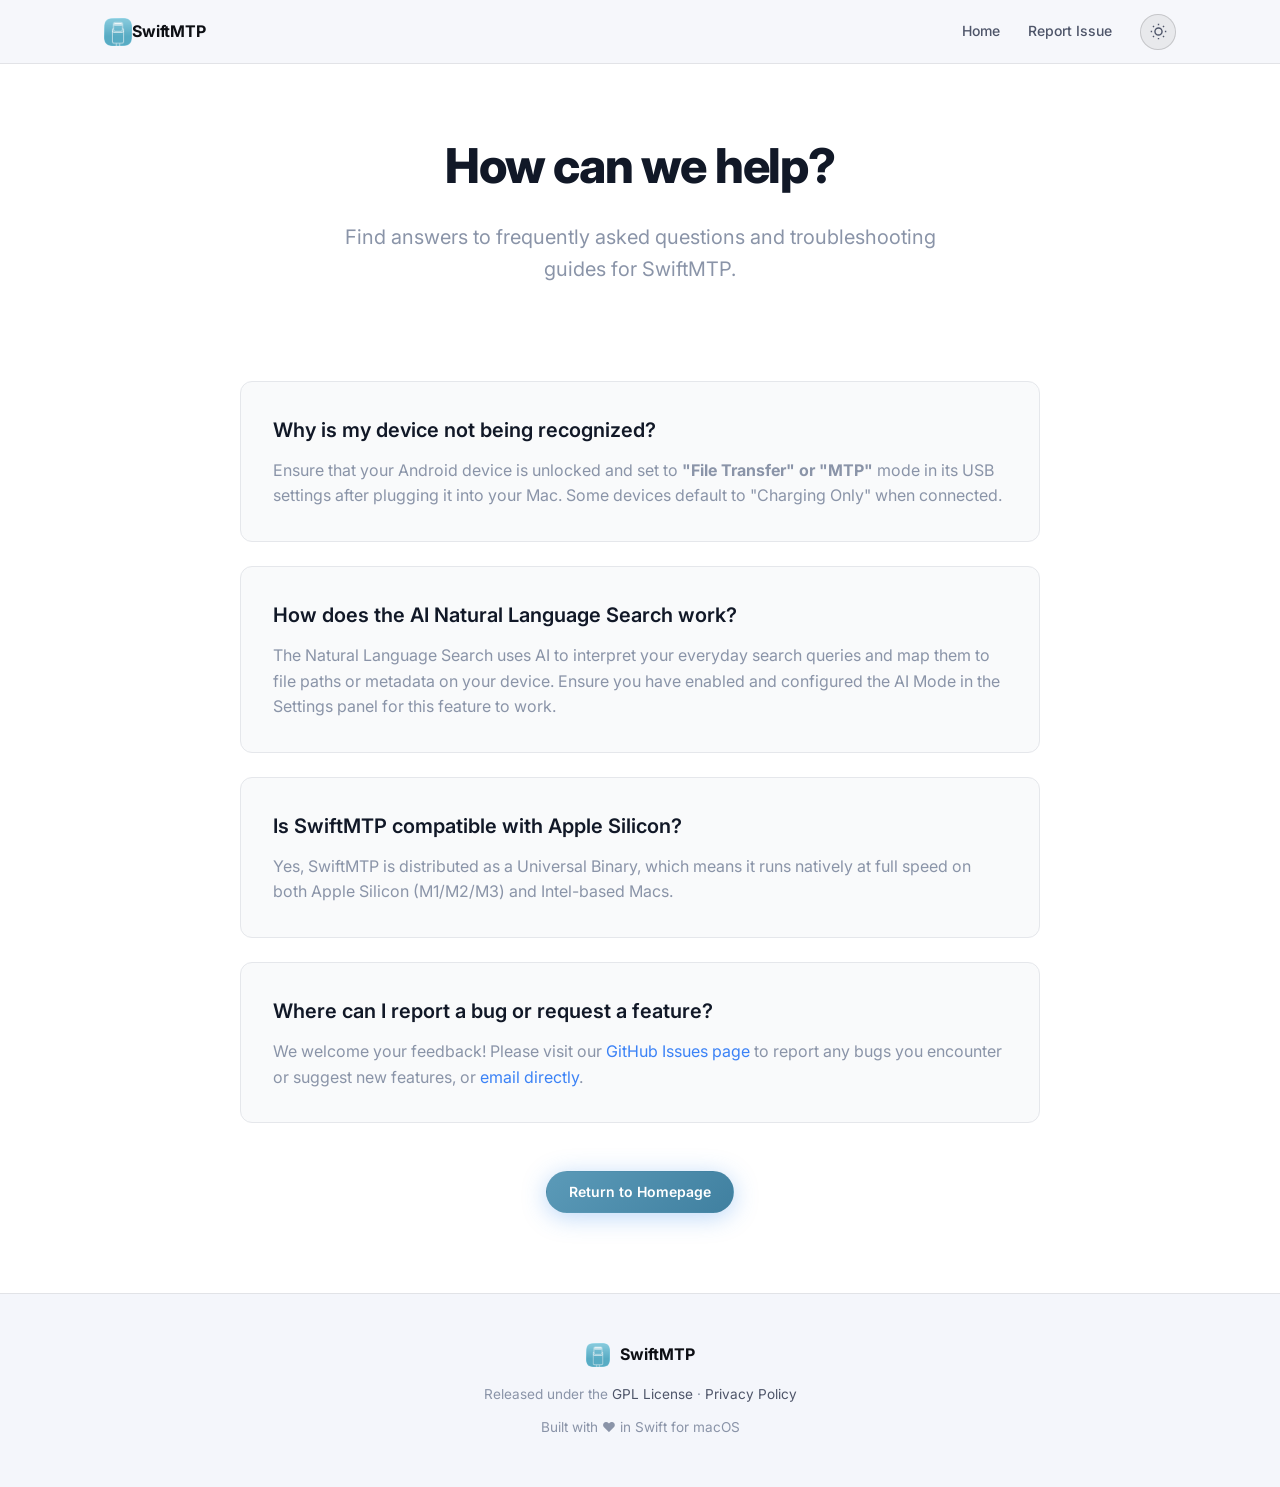
==== help.html @ e3e398d7 "Create help.html" ====
<!DOCTYPE html>
<html lang="en" data-theme="light">
<head>
  <meta charset="UTF-8" />
  <meta name="viewport" content="width=device-width, initial-scale=1.0" />
  <title>Help & Support - SwiftMTP</title>
  <meta name="description" content="Get help and support for SwiftMTP. Find answers to common questions and troubleshooting guides." />
  <link rel="preconnect" href="https://fonts.googleapis.com" />
  <link rel="preconnect" href="https://fonts.gstatic.com" crossorigin />
  <link href="https://fonts.googleapis.com/css2?family=Inter:wght@300;400;500;600;700;800&display=swap" rel="stylesheet" />
  <link rel="icon" type="image/png" href="assets/favicon-32x32@2x.png" />
  <link rel="apple-touch-icon" href="assets/icon.png" />
  <link rel="stylesheet" href="style.css" />
  <style>
    /* Specific styles for the Help page */
    body {
        display: flex;
        flex-direction: column;
        min-height: 100vh;
    }
    main {
        flex: 1;
    }
    .help-hero {
        padding: 8rem 2rem 4rem;
        text-align: center;
        background: var(--bg-color, #ffffff);
    }
    .help-title {
        font-size: 3rem;
        font-weight: 800;
        margin-bottom: 1rem;
        color: var(--text-base, #111827);
        letter-spacing: -0.025em;
    }
    .help-subtitle {
        font-size: 1.25rem;
        color: var(--text-muted, #4b5563);
        max-width: 600px;
        margin: 0 auto;
    }
    .faq-section {
        padding: 2rem;
        background: var(--bg-color, #ffffff);
    }
    .faq-container {
        max-width: 800px;
        margin: 0 auto;
    }
    .faq-item {
        background: var(--card-bg, #f9fafb);
        border: 1px solid var(--border-color, #e5e7eb);
        border-radius: 12px;
        padding: 2rem;
        margin-bottom: 1.5rem;
        transition: transform 0.2s ease, box-shadow 0.2s ease;
    }
    .faq-item:hover {
        transform: translateY(-2px);
        box-shadow: 0 4px 6px -1px rgba(0, 0, 0, 0.05);
    }
    .faq-question {
        font-size: 1.25rem;
        font-weight: 600;
        margin-bottom: 0.75rem;
        color: var(--text-base, #111827);
    }
    .faq-answer {
        font-size: 1rem;
        line-height: 1.6;
        color: var(--text-muted, #4b5563);
    }
    .faq-answer a {
        color: var(--primary-color, #3b82f6);
        text-decoration: none;
    }
    .faq-answer a:hover {
        text-decoration: underline;
    }
    
    /* Adapt for dark theme based on index.html's CSS variables */
    [data-theme="dark"] .help-hero, [data-theme="dark"] .faq-section {
        background: var(--bg-color, #0f172a);
    }
    [data-theme="dark"] .faq-item {
        background: var(--card-bg, #1e293b);
        border-color: var(--border-color, #334155);
    }
    [data-theme="dark"] .help-title, [data-theme="dark"] .faq-question {
        color: var(--text-base, #f8fafc);
    }
    [data-theme="dark"] .help-subtitle, [data-theme="dark"] .faq-answer {
        color: var(--text-muted, #94a3b8);
    }

    .back-btn-container {
        text-align: center;
        margin: 3rem 0;
    }
  </style>
</head>
<body>

  <!-- ─── NAV (Simplified for Help Page) ─── -->
  <nav class="nav" id="nav">
    <div class="nav-inner">
      <div class="nav-brand">
        <a href="index.html" style="display: flex; align-items: center; text-decoration: none; color: inherit;">
            <img src="assets/icon.png" alt="SwiftMTP icon" class="nav-icon" />
            <span class="nav-title">SwiftMTP</span>
        </a>
      </div>
      <div class="nav-links">
        <a href="index.html">Home</a>
        <a href="https://github.com/Neighbor-Z/SwiftMTP/issues" target="_blank" rel="noopener">Report Issue</a>
        <button class="theme-toggle" id="theme-toggle" aria-label="Toggle light/dark mode">
          <span class="theme-toggle-icon theme-icon-dark">
            <svg viewBox="0 0 24 24" fill="none" stroke="currentColor" stroke-width="2">
              <path d="M21 12.79A9 9 0 1 1 11.21 3 7 7 0 0 0 21 12.79z" />
            </svg>
          </span>
          <span class="theme-toggle-icon theme-icon-light">
            <svg viewBox="0 0 24 24" fill="none" stroke="currentColor" stroke-width="2">
              <circle cx="12" cy="12" r="5" />
              <path d="M12 1v2M12 21v2M4.22 4.22l1.42 1.42M18.36 18.36l1.42 1.42M1 12h2M21 12h2M4.22 19.78l1.42-1.42M18.36 5.64l1.42-1.42" />
            </svg>
          </span>
        </button>
      </div>
    </div>
  </nav>

  <main>
      <!-- ─── HERO ─── -->
      <section class="help-hero">
          <h1 class="help-title">How can we help?</h1>
          <p class="help-subtitle">Find answers to frequently asked questions and troubleshooting guides for SwiftMTP.</p>
      </section>

      <!-- ─── FAQ SECTION ─── -->
      <section class="faq-section">
          <div class="faq-container">
              
              <div class="faq-item">
                  <h3 class="faq-question">Why is my device not being recognized?</h3>
                  <div class="faq-answer">
                      <p>Ensure that your Android device is unlocked and set to <strong>"File Transfer" or "MTP"</strong> mode in its USB settings after plugging it into your Mac. Some devices default to "Charging Only" when connected.</p>
                  </div>
              </div>
              
              <div class="faq-item">
                  <h3 class="faq-question">How does the AI Natural Language Search work?</h3>
                  <div class="faq-answer">
                      <p>The Natural Language Search uses AI to interpret your everyday search queries and map them to file paths or metadata on your device. Ensure you have enabled and configured the AI Mode in the Settings panel for this feature to work.</p>
                  </div>
              </div>

              <div class="faq-item">
                  <h3 class="faq-question">Is SwiftMTP compatible with Apple Silicon?</h3>
                  <div class="faq-answer">
                      <p>Yes, SwiftMTP is distributed as a Universal Binary, which means it runs natively at full speed on both Apple Silicon (M1/M2/M3) and Intel-based Macs.</p>
                  </div>
              </div>

              <div class="faq-item">
                  <h3 class="faq-question">Where can I report a bug or request a feature?</h3>
                  <div class="faq-answer">
                      <p>We welcome your feedback! Please visit our <a href="https://github.com/Neighbor-Z/SwiftMTP/issues" target="_blank">GitHub Issues page</a> to report any bugs you encounter or suggest new features, or <a href="mailto:zerkam04@gmail.com">email directly</a>.</p>
                  </div>
              </div>

              <div class="back-btn-container">
                  <a href="index.html" class="btn btn-primary">Return to Homepage</a>
              </div>

          </div>
      </section>
  </main>

  <!-- ─── FOOTER ─── -->
  <footer class="footer" id="footer">
    <div class="footer-inner">
      <div class="footer-brand">
        <img src="assets/icon.png" alt="SwiftMTP" class="footer-icon" />
        <span>SwiftMTP</span>
      </div>
      <p class="footer-copy">Released under the <a href="https://www.gnu.org/licenses/gpl-2.0.html" target="_blank">GPL License</a> · <a href="privacy.html">Privacy Policy</a></p>
      <p class="footer-copy">Built with ❤️ in Swift for macOS</p>
    </div>
  </footer>

  <script src="script.js"></script>
</body>
</html>
---- style.css ----
/* ─── RESET & BASE ─── */
*,
*::before,
*::after {
  box-sizing: border-box;
  margin: 0;
  padding: 0;
}

:root {
  /* ── Dark theme (default) ── */
  --bg: #0d0f14;
  --bg-card: #13161d;
  --bg-card-alt: #181c26;
  --bg-nav: rgba(13, 15, 20, .72);
  --bg-chrome: rgba(30, 33, 45, .9);
  --bg-code: rgba(255, 255, 255, .08);
  --bg-hover-row: rgba(255, 255, 255, 0.226);
  --bg-img: #1a1d28;
  --border: rgba(255, 255, 255, .07);
  --border-active: rgba(255, 255, 255, .14);

  --accent: #7eafc9;
  --accent-end: #5b9ab8;
  --accent-glow: rgba(126, 175, 201, .25);

  --text-primary: #f0f2f8;
  --text-secondary: #8a94a8;
  --text-muted: #4e5569;

  --green: #22c55e;
  --orange: #f97316;
  --pink: #ec4899;
  --purple: #9333ea;
  --teal: #14b8a6;
  --blue: #3b82f6;

  --radius: 14px;
  --radius-sm: 8px;
  --max-w: 1120px;
  --nav-h: 64px;

  /* toggle icon visibility */
  --icon-dark-op: 1;
  --icon-light-op: 0;
}

/* ── Light theme override ── */
[data-theme="light"] {
  --bg: #f4f6fb;
  --bg-card: #ffffff;
  --bg-card-alt: #eef1f8;
  --bg-nav: rgba(244, 246, 251, .82);
  --bg-chrome: rgba(228, 231, 240, .95);
  --bg-code: rgba(0, 0, 0, .06);
  --bg-hover-row: rgba(0, 0, 0, 0.171);
  --bg-img: #e8eaf2;
  --border: rgba(0, 0, 0, .08);
  --border-active: rgba(0, 0, 0, .15);

  --accent: #5b9ab8;
  --accent-end: #4080a0;
  --accent-glow: rgba(91, 154, 184, .2);

  --text-primary: #0d0f14;
  --text-secondary: #4e5569;
  --text-muted: #8a94a8;

  --green: #16a34a;
  --orange: #ea580c;
  --pink: #db2777;
  --purple: #7e22ce;
  --teal: #0f766e;
  --blue: #2563eb;

  --icon-dark-op: 0;
  --icon-light-op: 1;
}

html {
  scroll-behavior: smooth;
}

body {
  font-family: 'Inter', -apple-system, sans-serif;
  background: var(--bg);
  color: var(--text-primary);
  line-height: 1.6;
  -webkit-font-smoothing: antialiased;
  transition: background .3s, color .3s;
}

a {
  color: inherit;
  text-decoration: none;
}

/* ─── NAV ─── */
.nav {
  position: fixed;
  top: 0;
  left: 0;
  right: 0;
  height: var(--nav-h);
  z-index: 100;
  backdrop-filter: blur(16px) saturate(1.5);
  background: var(--bg-nav);
  border-bottom: 1px solid var(--border);
  transition: box-shadow .3s, background .3s;
}

.nav.scrolled {
  box-shadow: 0 4px 32px rgba(0, 0, 0, .4);
}

.nav-inner {
  max-width: var(--max-w);
  margin: 0 auto;
  height: 100%;
  padding: 0 24px;
  display: flex;
  align-items: center;
  justify-content: space-between;
}

.nav-brand {
  display: flex;
  align-items: center;
  gap: 10px;
}

.nav-icon {
  width: 28px;
  height: 28px;
  border-radius: 7px;
}

.nav-title {
  font-weight: 700;
  font-size: 1rem;
  letter-spacing: -.01em;
}

.nav-links {
  display: flex;
  align-items: center;
  gap: 28px;
}

.nav-links a {
  font-size: .875rem;
  font-weight: 500;
  color: var(--text-secondary);
  transition: color .2s;
}

.nav-links a:hover {
  color: var(--text-primary);
}

/* ─── BUTTONS ─── */
.btn {
  display: inline-flex;
  align-items: center;
  justify-content: center;
  gap: 8px;
  padding: 0 22px;
  height: 42px;
  border-radius: 999px;
  font-family: inherit;
  font-size: .875rem;
  font-weight: 600;
  cursor: pointer;
  transition: all .2s;
  border: 1.5px solid transparent;
  white-space: nowrap;
  outline: none;
}

.btn-icon {
  width: 16px;
  height: 16px;
  flex-shrink: 0;
}

.btn-sm {
  height: 34px;
  padding: 0 16px;
  font-size: .8125rem;
}

.btn-lg {
  height: 48px;
  padding: 0 32px;
  font-size: 1rem;
}

.btn-primary {
  background: linear-gradient(135deg, var(--accent) 0%, var(--accent-end) 100%);
  color: #fff;
  box-shadow: 0 4px 24px rgba(59, 139, 235, .35);
}

.btn-primary:hover {
  transform: translateY(-2px);
  box-shadow: 0 8px 32px rgba(59, 139, 235, .5);
}

.btn-ghost {
  background: var(--bg-code);
  border-color: var(--border-active);
  color: var(--text-primary);
}

.btn-ghost:hover {
  background: var(--bg-hover-row);
  transform: translateY(-2px);
}

.btn-outline {
  border-color: var(--border-active);
  color: var(--text-secondary);
  background: transparent;
}

.btn-outline:hover {
  border-color: rgba(255, 255, 255, .3);
  color: var(--text-primary);
  background: rgba(255, 255, 255, .05);
}

/* ─── GRADIENT TEXT ─── */
.gradient-text {
  background: linear-gradient(135deg, var(--accent) 0%, var(--accent-end) 100%);
  -webkit-background-clip: text;
  -webkit-text-fill-color: transparent;
  background-clip: text;
}

/* ─── SECTION SHARED ─── */
.section-inner {
  max-width: var(--max-w);
  margin: 0 auto;
  padding: 0 24px;
}

.section-header {
  text-align: center;
  margin-bottom: 56px;
}

.section-title {
  font-size: clamp(1.75rem, 3vw, 2.5rem);
  font-weight: 800;
  letter-spacing: -.03em;
  margin-bottom: 12px;
}

.section-sub {
  font-size: 1.05rem;
  color: var(--text-secondary);
  max-width: 520px;
  margin: 0 auto;
}

/* ─── HERO ─── */
.hero {
  min-height: 100vh;
  display: flex;
  align-items: center;
  padding: calc(var(--nav-h) + 64px) 24px 96px;
  overflow: hidden;
  position: relative;
}

.hero::before {
  content: '';
  position: absolute;
  top: -30%;
  left: -10%;
  width: 70%;
  height: 80%;
  background: radial-gradient(ellipse at center, rgba(59, 139, 235, .12) 0%, transparent 70%);
  pointer-events: none;
}

.hero-inner {
  max-width: var(--max-w);
  margin: 0 auto;
  width: 100%;
  display: grid;
  grid-template-columns: 1fr 1.55fr;
  gap: 56px;
  align-items: center;
}

/* Hero app icon */
.hero-app-icon {
  width: 80px;
  height: 80px;
  border-radius: 18px;
  margin-bottom: 20px;
  display: block;
}

/* Hero system requirements note */
.hero-sysreq {
  margin-top: 16px;
  font-size: .8rem;
  color: var(--text-muted);
  line-height: 1.5;
}

/* Badge */
.badge {
  display: inline-flex;
  align-items: center;
  gap: 8px;
  background: rgba(59, 139, 235, .1);
  border: 1px solid rgba(59, 139, 235, .25);
  color: #7ab8f5;
  font-size: .8rem;
  font-weight: 600;
  padding: 5px 14px;
  border-radius: 999px;
  margin-bottom: 24px;
  letter-spacing: .02em;
}

.badge-dot {
  width: 7px;
  height: 7px;
  border-radius: 50%;
  background: var(--accent);
  animation: pulse 2s infinite;
}

@keyframes pulse {

  0%,
  100% {
    opacity: 1;
    transform: scale(1);
  }

  50% {
    opacity: .5;
    transform: scale(.8);
  }
}

/* Hero text */
.hero-title {
  font-size: clamp(2.5rem, 5vw, 4rem);
  font-weight: 800;
  line-height: 1.1;
  letter-spacing: -.04em;
  margin-bottom: 20px;
}

.hero-desc {
  font-size: 1.05rem;
  color: var(--text-secondary);
  max-width: 480px;
  margin-bottom: 20px;
  line-height: 1.7;
}

.hero-meta {
  display: flex;
  align-items: center;
  gap: 10px;
  font-size: .85rem;
  color: var(--text-muted);
  margin-bottom: 32px;
}

.meta-item {
  color: var(--text-secondary);
}

.meta-sep {
  color: var(--text-muted);
}

.hero-cta {
  display: flex;
  gap: 14px;
  flex-wrap: wrap;
}

/* Screenshot */
.hero-visual {
  position: relative;
}

.screenshot-frame {
  border-radius: 12px;
  overflow: hidden;
  border: 1px solid var(--border-active);
  box-shadow: 0 8px 32px rgba(0, 0, 0, .12);
}

.screenshot-chrome {
  background: var(--bg-chrome);
  padding: 10px 14px;
  display: flex;
  gap: 6px;
  border-bottom: 1px solid var(--border);
}

.dot {
  width: 11px;
  height: 11px;
  border-radius: 50%;
}

.dot-red {
  background: #ff5f57;
}

.dot-yellow {
  background: #febc2e;
}

.dot-green {
  background: #28c840;
}

.screenshot-img {
  display: block;
  width: 100%;
  height: auto;
  background: var(--bg-img);
}

.hero-glow {
  display: none;
}

/* ─── FEATURES ─── */
.features {
  padding: 96px 24px;
  background: var(--bg-card-alt);
  border-top: 1px solid var(--border);
  border-bottom: 1px solid var(--border);
}

.features-grid {
  display: grid;
  grid-template-columns: repeat(3, 1fr);
  gap: 20px;
}

.feature-card {
  background: var(--bg-card);
  border: 1px solid var(--border);
  border-radius: var(--radius);
  padding: 28px;
  transition: border-color .2s, transform .2s, box-shadow .2s;
}

/*.feature-card:hover {
  border-color: var(--border-active);
  transform: translateY(-4px);
  box-shadow: 0 16px 48px rgba(0,0,0,.3);
}*/
.feat-icon-wrap {
  width: 44px;
  height: 44px;
  border-radius: 10px;
  display: flex;
  align-items: center;
  justify-content: center;
  margin-bottom: 18px;
}

.feat-icon-wrap svg {
  width: 22px;
  height: 22px;
}

.feat-blue {
  background: rgba(59, 130, 246, .15);
  color: var(--blue);
}

.feat-orange {
  background: rgba(249, 115, 22, .15);
  color: var(--orange);
}

.feat-purple {
  background: rgba(147, 51, 234, .15);
  color: var(--purple);
}

.feat-green {
  background: rgba(34, 197, 94, .15);
  color: var(--green);
}

.feat-teal {
  background: rgba(20, 184, 166, .15);
  color: var(--teal);
}

.feat-pink {
  background: rgba(236, 72, 153, .15);
  color: var(--pink);
}

.feature-card h3 {
  font-size: 1rem;
  font-weight: 700;
  margin-bottom: 8px;
  letter-spacing: -.01em;
}

.feature-card p {
  font-size: .9rem;
  color: var(--text-secondary);
  line-height: 1.65;
}

.feature-card code {
  font-family: 'SF Mono', monospace;
  font-size: .8em;
  background: var(--bg-code);
  padding: 1px 5px;
  border-radius: 4px;
  color: var(--text-primary);
}

/* ─── AI FEATURES ─── */
.ai-features {
  padding: 120px 24px;
  background: var(--bg-card);
  position: relative;
  overflow: hidden;
}

.badge-new {
  display: inline-block;
  padding: 4px 10px;
  background: linear-gradient(135deg, var(--purple) 0%, var(--blue) 100%);
  color: white;
  font-size: 0.65rem;
  font-weight: 800;
  border-radius: 20px;
  margin-left: 12px;
  vertical-align: middle;
  text-transform: uppercase;
  letter-spacing: 0.05em;
  box-shadow: 0 4px 12px rgba(147, 51, 234, 0.3);
  border: 1px solid rgba(255, 255, 255, 0.1);
  line-height: 1;
}

.ai-features::before {
  content: '';
  position: absolute;
  top: -10%;
  right: -10%;
  width: 50%;
  height: 50%;
  background: radial-gradient(circle, rgba(147, 51, 234, 0.12) 0%, transparent 70%);
  filter: blur(80px);
  z-index: 0;
  pointer-events: none;
}

.ai-features::after {
  content: '';
  position: absolute;
  bottom: -10%;
  left: -10%;
  width: 50%;
  height: 50%;
  background: radial-gradient(circle, rgba(59, 130, 246, 0.12) 0%, transparent 70%);
  filter: blur(80px);
  z-index: 0;
  pointer-events: none;
}

.ai-features .section-inner {
  position: relative;
  z-index: 1;
}

.ai-grid {
  display: flex;
  flex-direction: column;
  gap: 80px;
  max-width: 900px;
  margin: 0 auto;
}

.ai-item {
  display: flex;
  align-items: center;
  gap: 48px;
}

.ai-item-reverse {
  flex-direction: row-reverse;
}

.ai-content {
  flex: 1;
}

.ai-content h3 {
  font-size: 1.5rem;
  font-weight: 800;
  margin-bottom: 16px;
  letter-spacing: -.02em;
  background: linear-gradient(135deg, var(--text-primary) 0%, var(--purple) 200%);
  -webkit-background-clip: text;
  -webkit-text-fill-color: transparent;
}

.ai-content p {
  color: var(--text-secondary);
  line-height: 1.8;
}

.ai-visual {
  flex: 1.2;
  border-radius: var(--radius);
  overflow: hidden;
  border: 1px solid var(--border-active);
  box-shadow: 0 12px 48px rgba(0, 0, 0, .2);
  transition: transform .4s cubic-bezier(0.16, 1, 0.3, 1);
  background: var(--bg-card-alt);
}

/* .ai-visual:hover {
  transform: translateY(-8px) scale(1.02);
} */

.ai-visual-small {
  flex: 0.6;
}

.ai-img {
  display: block;
  width: 100%;
  height: auto;
}

@media (max-width: 768px) {

  .ai-item,
  .ai-item-reverse {
    flex-direction: column;
    gap: 32px;
    text-align: center;
  }

  .ai-visual {
    width: 100%;
  }
}

/* ─── COMPARISON ─── */
.comparison {
  padding: 96px 24px;
}

.table-wrap {
  overflow-x: auto;
  border-radius: var(--radius);
  border: 1px solid var(--border);
}

.comp-table {
  width: 100%;
  border-collapse: collapse;
  font-size: .875rem;
  min-width: 700px;
}

.comp-table th,
.comp-table td {
  padding: 14px 18px;
  text-align: center;
  border-bottom: 1px solid var(--border);
}

.comp-table th {
  font-weight: 700;
  font-size: .8rem;
  letter-spacing: .04em;
  text-transform: uppercase;
  color: var(--text-secondary);
  background: var(--bg-card);
}

.comp-table tbody tr:last-child td {
  border-bottom: none;
}

.comp-table tbody tr:hover td {
  background: var(--bg-hover-row);
}

.col-highlight {
  background: rgba(59, 139, 235, .06) !important;
  color: var(--text-primary);
  font-weight: 600;
  border-left: 1px solid rgba(59, 139, 235, .2);
  border-right: 1px solid rgba(59, 139, 235, .2);
}

th.col-highlight {
  color: var(--accent);
  border-top: 2px solid var(--accent);
}

.row-label {
  text-align: left !important;
  font-weight: 500;
  color: var(--text-secondary);
  white-space: nowrap;
}

/* Inline badges */
.badge-good {
  display: inline-block;
  background: rgba(34, 197, 94, .12);
  color: var(--green);
  border-radius: 999px;
  padding: 2px 10px;
  font-size: .78rem;
  font-weight: 600;
}

.badge-warn {
  display: inline-block;
  background: rgba(249, 115, 22, .12);
  color: var(--orange);
  border-radius: 999px;
  padding: 2px 10px;
  font-size: .78rem;
  font-weight: 600;
}

.badge-bad {
  display: inline-block;
  background: rgba(239, 68, 68, .12);
  color: #f87171;
  border-radius: 999px;
  padding: 2px 10px;
  font-size: .78rem;
  font-weight: 600;
}

/* ─── GET STARTED ─── */
.get-started {
  padding: 96px 24px;
  background: var(--bg-card-alt);
  border-top: 1px solid var(--border);
  border-bottom: 1px solid var(--border);
}

.steps {
  max-width: 640px;
  margin: 0 auto 56px;
  display: flex;
  flex-direction: column;
  align-items: flex-start;
}

.step {
  display: flex;
  gap: 20px;
  align-items: flex-start;
}

.step-num {
  width: 40px;
  height: 40px;
  border-radius: 50%;
  background: linear-gradient(135deg, var(--accent), var(--accent-end));
  display: flex;
  align-items: center;
  justify-content: center;
  font-weight: 800;
  font-size: .95rem;
  flex-shrink: 0;
  box-shadow: 0 4px 16px var(--accent-glow);
}

.step-body h3 {
  font-size: 1.05rem;
  font-weight: 700;
  margin-bottom: 6px;
  padding-top: 8px;
}

.step-body p {
  font-size: .9rem;
  color: var(--text-secondary);
  line-height: 1.65;
}

.step-body a {
  color: var(--accent);
  text-decoration: underline;
  text-decoration-color: transparent;
  transition: text-decoration-color .2s;
}

.step-body a:hover {
  text-decoration-color: var(--accent);
}

.step-body code {
  font-family: 'SF Mono', monospace;
  font-size: .85em;
  background: var(--bg-code);
  padding: 2px 6px;
  border-radius: 4px;
}

.step-connector {
  width: 1px;
  height: 32px;
  background: linear-gradient(to bottom, var(--accent), var(--accent-end));
  margin-left: 19px;
  opacity: .4;
}

.cta-block {
  display: flex;
  justify-content: center;
  gap: 16px;
  flex-wrap: wrap;
}

/* ─── LOCALIZATION COMMUNITY ─── */
.l10n {
  padding: 96px 24px;
  border-top: 1px solid var(--border);
  border-bottom: 1px solid var(--border);
  background: var(--bg-card-alt);
}

.l10n-inner {
  display: grid;
  grid-template-columns: 1fr 1fr;
  gap: 64px;
  align-items: center;
}

.l10n-tag {
  font-size: .8rem;
  font-weight: 700;
  letter-spacing: .08em;
  text-transform: uppercase;
  color: var(--accent);
  margin-bottom: 16px;
}

.l10n-title {
  font-size: clamp(1.6rem, 2.8vw, 2.25rem);
  font-weight: 800;
  letter-spacing: -.03em;
  margin-bottom: 16px;
  line-height: 1.15;
}

.l10n-desc {
  font-size: .975rem;
  color: var(--text-secondary);
  line-height: 1.75;
  margin-bottom: 24px;
  max-width: 440px;
}

.l10n-langs {
  display: flex;
  flex-wrap: wrap;
  gap: 8px;
  margin-bottom: 28px;
}

.lang-chip {
  display: inline-flex;
  align-items: center;
  gap: 5px;
  background: var(--bg-card);
  border: 1px solid var(--border-active);
  border-radius: 999px;
  padding: 5px 14px;
  font-size: .8rem;
  font-weight: 600;
  color: var(--text-secondary);
}

.lang-chip-add {
  background: linear-gradient(135deg, var(--accent), var(--accent-end));
  border-color: transparent;
  color: #fff;
  transition: opacity .2s;
}

.lang-chip-add:hover {
  opacity: .85;
}

.l10n-btn {
  margin-bottom: 16px;
}

.l10n-hint {
  font-size: .8rem;
  color: var(--text-muted);
  line-height: 1.6;
}

.l10n-hint code {
  font-family: 'SF Mono', monospace;
  font-size: .85em;
  background: var(--bg-code);
  padding: 1px 5px;
  border-radius: 4px;
  color: var(--text-secondary);
}

/* Globe visual */
.l10n-visual {
  position: relative;
  display: flex;
  align-items: center;
  justify-content: center;
  height: 260px;
}

.l10n-globe {
  font-size: 5rem;
  line-height: 1;
  filter: drop-shadow(0 4px 24px rgba(126, 175, 201, .3));
  user-select: none;
}

.l10n-orbits {
  position: absolute;
  inset: 0;
  pointer-events: none;
}

.l10n-orbit {
  position: absolute;
  top: 50%;
  left: 50%;
  width: 36px;
  height: 36px;
  border-radius: 50%;
  background: var(--bg-card);
  border: 1.5px solid var(--border-active);
  font-size: .72rem;
  font-weight: 800;
  color: var(--accent);
  display: flex;
  align-items: center;
  justify-content: center;
  transform: translate(-50%, -50%) rotate(var(--a)) translateX(var(--r)) rotate(calc(-1 * var(--a)));
  animation: orbit-float 3s ease-in-out var(--d) infinite alternate;
}

@keyframes orbit-float {
  from {
    box-shadow: 0 2px 8px rgba(0, 0, 0, .1);
  }

  to {
    box-shadow: 0 6px 20px rgba(126, 175, 201, .25);
    transform:
      translate(-50%, -50%) rotate(var(--a)) translateX(calc(var(--r) + 10px)) rotate(calc(-1 * var(--a)));
  }
}

/* Orbit tooltip */
.l10n-orbit {
  pointer-events: auto;
}

.l10n-orbit::before,
.l10n-orbit::after {
  position: absolute;
  left: 50%;
  transform: translateX(-50%);
  pointer-events: none;
  opacity: 0;
  transition: opacity .18s, transform .18s;
}

/* tooltip bubble */
.l10n-orbit::before {
  content: attr(data-label);
  bottom: calc(100% + 8px);
  white-space: nowrap;
  background: var(--bg-card);
  color: var(--text-primary);
  border: 1px solid var(--border-active);
  border-radius: 7px;
  padding: 4px 10px;
  font-size: .72rem;
  font-weight: 600;
  letter-spacing: .01em;
  box-shadow: 0 4px 16px rgba(0, 0, 0, .15);
  transform: translateX(-50%) translateY(4px);
}

/* arrow */
.l10n-orbit::after {
  content: '';
  bottom: calc(100% + 2px);
  width: 0;
  height: 0;
  border: 5px solid transparent;
  border-top-color: var(--border-active);
  transform: translateX(-50%) translateY(4px);
}

.l10n-orbit:hover::before {
  opacity: 1;
  transform: translateX(-50%) translateY(0);
}

.l10n-orbit:hover::after {
  opacity: 1;
  transform: translateX(-50%) translateY(0);
}

/* pause float on hover so tooltip stays put */
.l10n-orbit:hover {
  animation-play-state: paused;
}


@media (max-width: 860px) {
  .l10n-inner {
    grid-template-columns: 1fr;
  }

  .l10n-visual {
    height: 200px;
  }
}

/* ─── FOOTER ─── */

.footer {
  padding: 48px 24px;
  border-top: 1px solid var(--border);
  text-align: center;
}

.footer-inner {
  max-width: var(--max-w);
  margin: 0 auto;
  display: flex;
  flex-direction: column;
  align-items: center;
  gap: 12px;
}

.footer-brand {
  display: flex;
  align-items: center;
  gap: 10px;
  font-weight: 700;
  font-size: 1rem;
  margin-bottom: 4px;
}

.footer-icon {
  width: 24px;
  height: 24px;
  border-radius: 6px;
}

.footer-copy {
  font-size: .85rem;
  color: var(--text-muted);
}

.footer-copy a {
  color: var(--text-secondary);
  transition: color .2s;
}

.footer-copy a:hover {
  color: var(--text-primary);
}

/* ─── THEME TOGGLE BUTTON ─── */
.theme-toggle {
  width: 36px;
  height: 36px;
  border-radius: 50%;
  background: var(--bg-code);
  border: 1.5px solid var(--border-active);
  color: var(--text-secondary);
  cursor: pointer;
  display: flex;
  align-items: center;
  justify-content: center;
  transition: background .2s, border-color .2s, color .2s, transform .2s;
  flex-shrink: 0;
  position: relative;
  overflow: hidden;
}

.theme-toggle:hover {
  background: var(--bg-hover-row);
  border-color: var(--accent);
  color: var(--accent);
  transform: rotate(20deg);
}

.theme-toggle-icon {
  position: absolute;
  display: flex;
  align-items: center;
  justify-content: center;
  transition: opacity .25s, transform .25s;
}

.theme-toggle-icon svg {
  width: 17px;
  height: 17px;
}

/* dark mode: show moon, hide sun */
.theme-icon-dark {
  opacity: var(--icon-dark-op);
  transform: scale(var(--icon-dark-op));
}

.theme-icon-light {
  opacity: var(--icon-light-op);
  transform: scale(var(--icon-light-op));
}

/* ─── CUSTOM DROPDOWN ─── */
.custom-dropdown {
  position: relative;
  display: inline-flex;
}

.dropdown-toggle {
  display: inline-flex;
  align-items: center;
  gap: 6px;
  justify-content: space-between;
}

.dropdown-arrow {
  transition: transform 0.2s cubic-bezier(0.4, 0, 0.2, 1);
  opacity: 0.7;
}

.custom-dropdown.open .dropdown-arrow {
  transform: rotate(180deg);
}

.dropdown-list {
  position: absolute;
  top: calc(100% + 8px);
  right: 0;
  width: 140px;
  background: var(--bg-card);
  border: 1px solid var(--border-active);
  border-radius: var(--radius-sm);
  box-shadow: 0 8px 24px rgba(0, 0, 0, 0.12);
  list-style: none;
  padding: 6px;
  display: flex;
  flex-direction: column;
  gap: 2px;
  z-index: 1000;

  opacity: 0;
  visibility: hidden;
  transform: translateY(-4px) scale(0.98);
  transform-origin: top right;
  transition: opacity 0.2s, transform 0.2s, visibility 0.2s;
}

.custom-dropdown.open .dropdown-list {
  opacity: 1;
  visibility: visible;
  transform: translateY(0) scale(1);
}

.dropdown-item {
  padding: 8px 12px;
  border-radius: 6px;
  font-size: 0.85rem;
  font-weight: 500;
  color: var(--text-secondary);
  cursor: pointer;
  transition: background 0.2s, color 0.2s;
}

.dropdown-item:hover,
.dropdown-item.active {
  background: var(--bg-hover-row);
  color: var(--text-primary);
}

/* ─── SCROLL ANIMATIONS ─── */
.reveal {
  opacity: 0;
  transform: translateY(24px);
  transition: opacity .55s ease, transform .55s ease;
}

.reveal.visible {
  opacity: 1;
  transform: translateY(0);
}

/* ─── RESPONSIVE ─── */
@media (max-width: 900px) {
  .hero-inner {
    grid-template-columns: 1fr;
    gap: 48px;
  }

  .hero-visual {
    order: -1;
    /* screenshot on top */
    max-width: 520px;
    margin: 0 auto;
    width: 100%;
  }

  .hero-title {
    font-size: clamp(2rem, 6vw, 3rem);
  }

  .features-grid {
    grid-template-columns: 1fr 1fr;
  }
}

@media (max-width: 640px) {
  .nav-links a:not(.btn) {
    display: none;
  }

  .features-grid {
    grid-template-columns: 1fr;
  }

  .hero {
    padding-top: calc(var(--nav-h) + 32px);
  }

  .hero-cta {
    flex-direction: column;
  }

  .hero-cta .btn {
    justify-content: center;
  }

  .cta-block {
    flex-direction: column;
    align-items: center;
  }
}
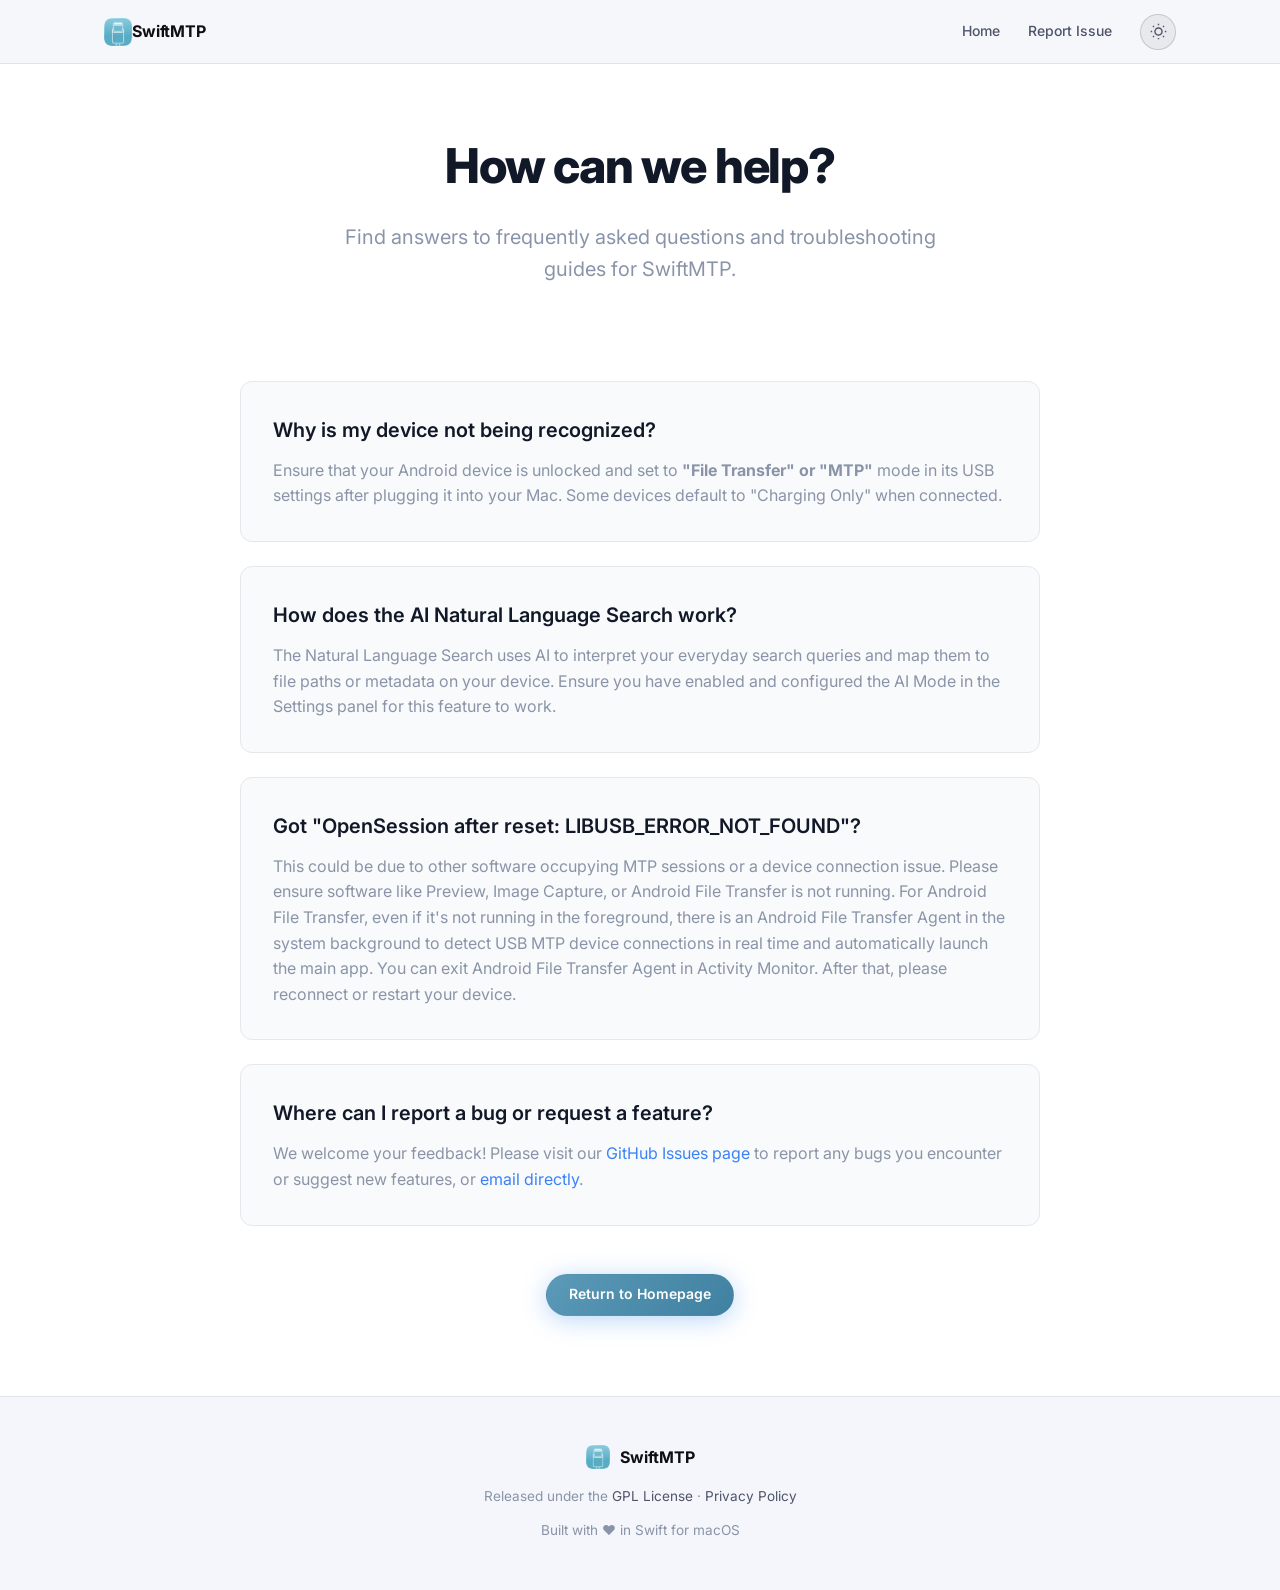
==== commit 423b01c6: "Update help.html" ====
--- a/help.html
+++ b/help.html
@@ -156,9 +156,9 @@
               </div>
 
               <div class="faq-item">
-                  <h3 class="faq-question">Is SwiftMTP compatible with Apple Silicon?</h3>
+                  <h3 class="faq-question">Got "OpenSession after reset: LIBUSB_ERROR_NOT_FOUND"?</h3>
                   <div class="faq-answer">
-                      <p>Yes, SwiftMTP is distributed as a Universal Binary, which means it runs natively at full speed on both Apple Silicon (M1/M2/M3) and Intel-based Macs.</p>
+                      <p>This could be due to other software occupying MTP sessions or a device connection issue. Please ensure software like Preview, Image Capture, or Android File Transfer is not running. For Android File Transfer, even if it's not running in the foreground, there is an Android File Transfer Agent in the system background to detect USB MTP device connections in real time and automatically launch the main app. You can exit Android File Transfer Agent in Activity Monitor. After that, please reconnect or restart your device.</p>
                   </div>
               </div>
 
--- a/style.css
+++ b/style.css
@@ -159,6 +159,26 @@
 }
 
 /* ─── BUTTONS ─── */
+.appstore-link {
+  display: inline-block;
+  height: 42px;
+  transition: transform .2s, opacity .2s;
+}
+
+.appstore-link:hover {
+  transform: translateY(-1px);
+  opacity: 0.9;
+}
+
+.appstore-badge {
+  height: 100%;
+  width: auto;
+}
+
+.cta-block .appstore-link {
+  height: 48px;
+}
+
 .btn {
   display: inline-flex;
   align-items: center;
@@ -175,6 +195,12 @@
   border: 1.5px solid transparent;
   white-space: nowrap;
   outline: none;
+}
+
+/* Match border-radius to the adjacent App Store badge */
+.hero-cta .btn,
+.cta-block .btn {
+  border-radius: 8px;
 }
 
 .btn-icon {
